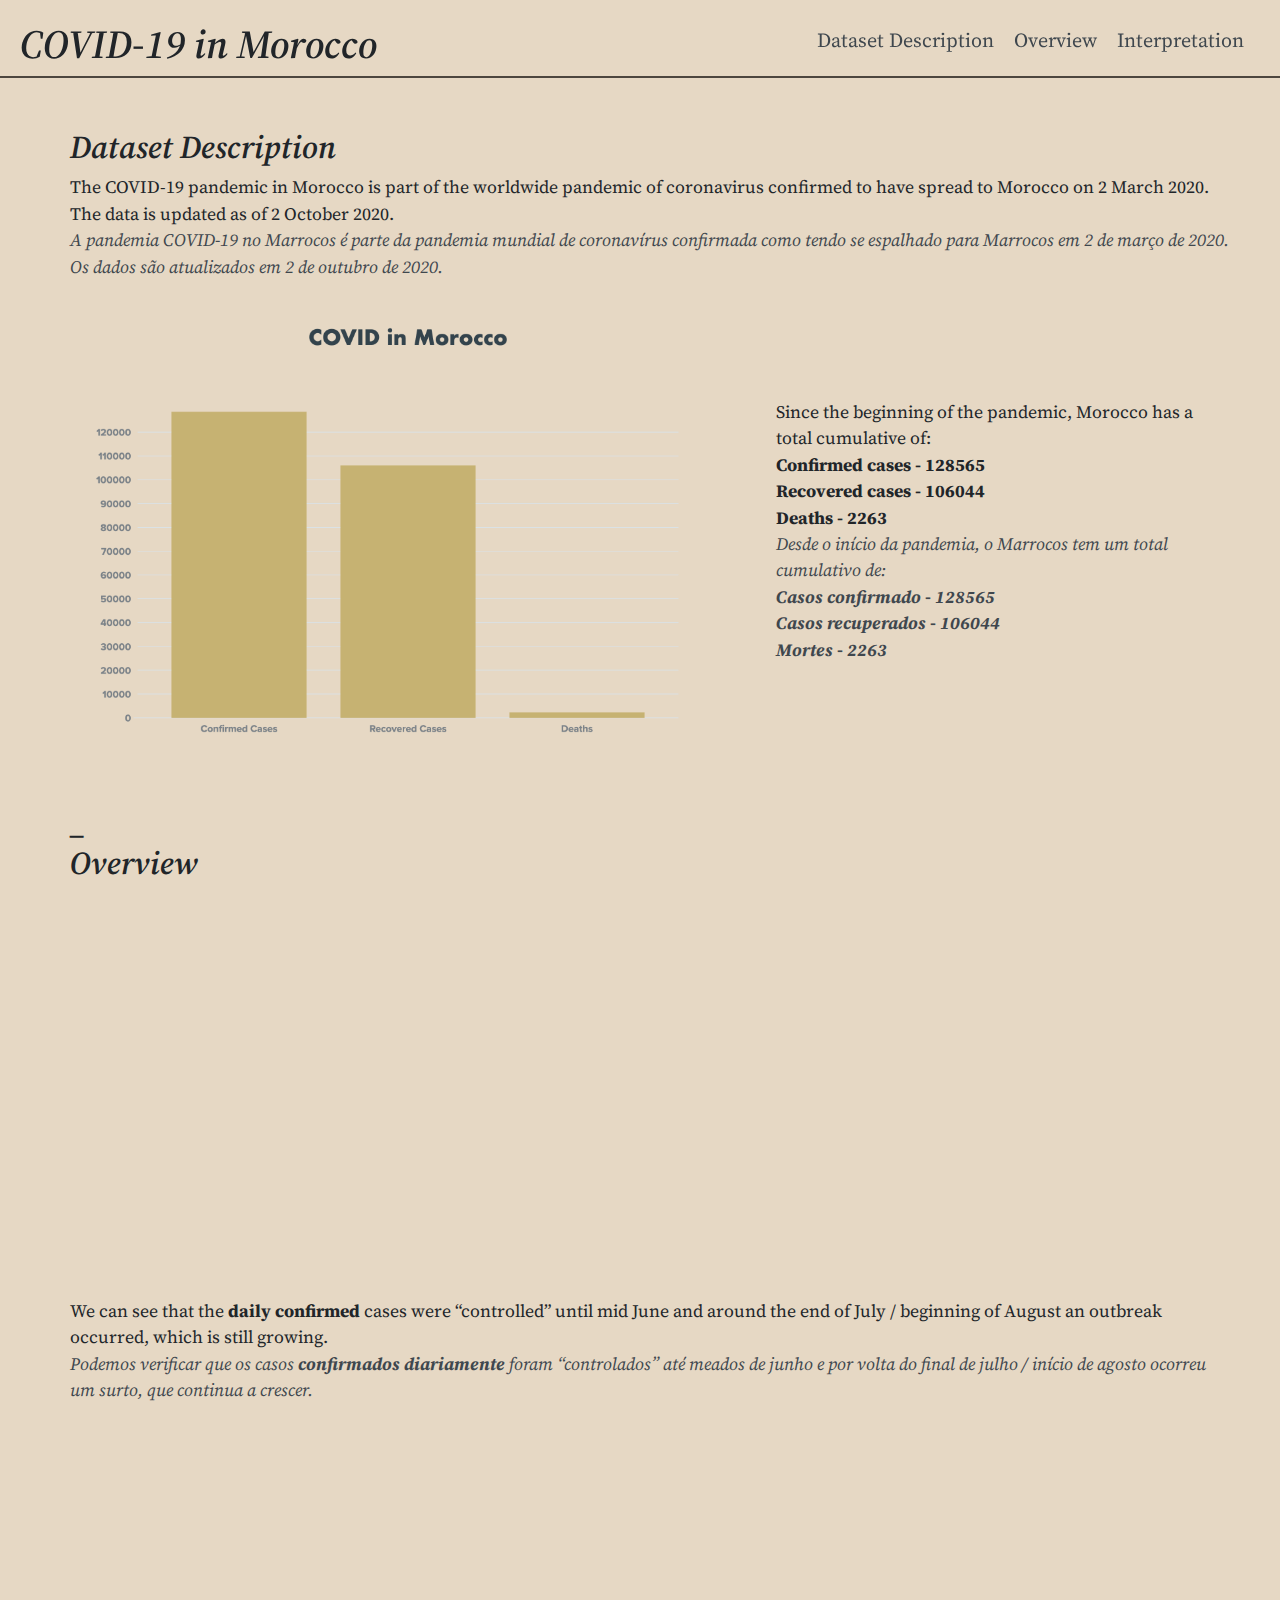
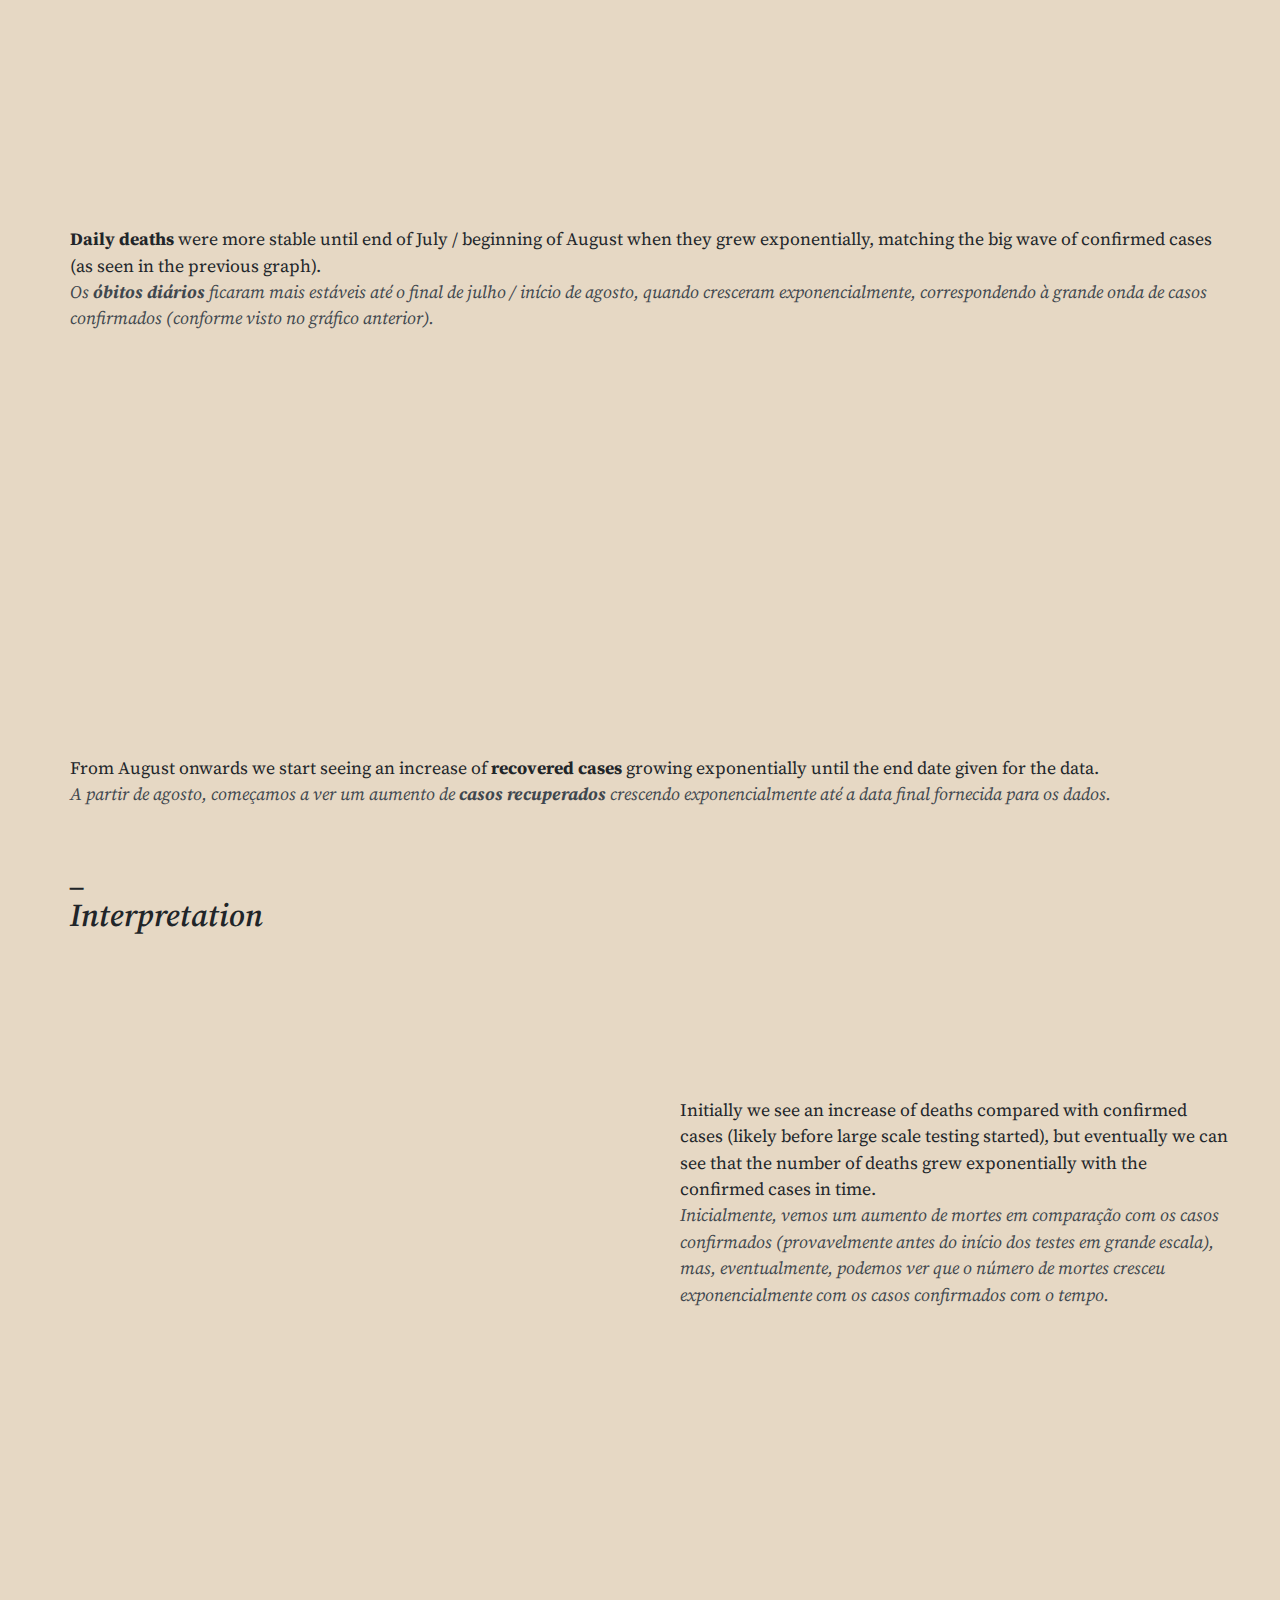
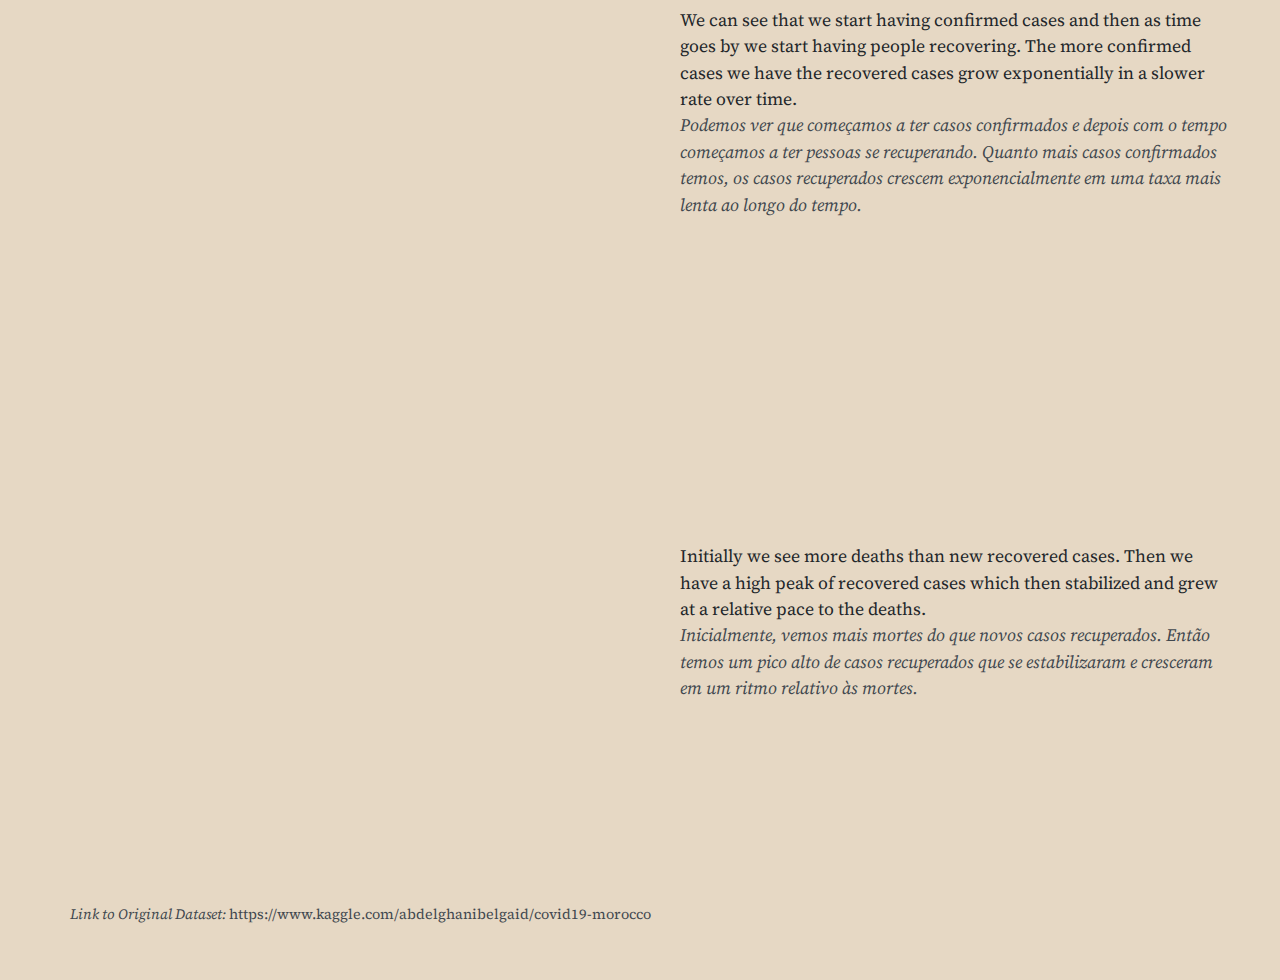
==== hw1.html @ 0ae9ddab "Completed homework push" ====
<!DOCTYPE html>
<html lang="en">
<head>
    <meta charset="UTF-8" />
    <meta name="viewport" content="width=device-width, initial-scale=1.0" />
    <meta http-equiv="X-UA-Compatible" content="ie=edge" />
    <link
      rel="stylesheet"
      href="https://stackpath.bootstrapcdn.com/bootstrap/4.3.1/css/bootstrap.min.css"
    />
    <link rel="stylesheet" href="https://cdnjs.cloudflare.com/ajax/libs/font-awesome/4.7.0/css/font-awesome.min.css">
    <link href="https://fonts.googleapis.com/css2?family=Source+Serif+Pro:ital,wght@0,200;0,300;0,400;0,600;0,700;0,900;1,200;1,300;1,400;1,600;1,700;1,900&display=swap" rel="stylesheet"> 
    <link rel="stylesheet" href="../assets/css/style.css" />
    <title>COVID-19 in Morocco</title>
</head>
<body>
    <header class="sticky-top hw1Nav">
        <h1 class="h1Title">COVID-19 in Morocco</h1>
        <div class="menuHW1">
            <a class="navbar-brand" href="#description">
                <p id="descriptionMenu" class="menuHW1">Dataset Description</p>
            </a>
            <a class="navbar-brand" href="#overview">
                <p id="overviewMenu" class="menuHW1">Overview</p>
            </a>
            <a class="navbar-brand" href="#interpretation">
                <p id="interpretationMenu" class="menuHW1">Interpretation</p>
            </a>
        </div>
    </header>
    <div class="main-content" id="main">
        <!-- Description -->
        <div class="content" id="description">
            <h2 class="content-header">Dataset Description</h2>
            <p class="content-text">The COVID-19 pandemic in Morocco is part of the worldwide pandemic of 
            coronavirus confirmed to have spread to Morocco on 2 March 2020. The data is updated as of 2 October 2020.
            <br><i class="pt">A pandemia COVID-19 no Marrocos é parte da pandemia mundial de coronavírus confirmada como tendo se espalhado 
            para Marrocos em 2 de março de 2020. Os dados são atualizados em 2 de outubro de 2020.<br></i></p>
            <div class="flexbox">
                <img src="/assets/images/download.png" alt="COVID-19 in Morocco" class="total-cases-graph">
                <p class="content-text1">Since the beginning of the pandemic, Morocco has a total cumulative of:
                    <br> <b>Confirmed cases - 128565
                    <br> Recovered cases - 106044
                    <br> Deaths - 2263</b>
                    <br> <i class="pt">Desde o início da pandemia, o Marrocos tem um total cumulativo de:
                    <br> <b>Casos confirmado - 128565
                    <br> Casos recuperados - 106044
                    <br> Mortes - 2263</b></i></p>
            </div>
        </div>
        <!-- Overview -->
        <div class="content" id="overview">
            <h2 class="content-header">_<br>Overview</h2>
            <!-- Daily COnfirmed -->
                <iframe title="[ Insert title here ]" aria-label="Interactive line chart" id="datawrapper-chart-uHnHI" src="https://datawrapper.dwcdn.net/uHnHI/1/" scrolling="no" frameborder="0" style="width: 0; min-width: 100% !important; border: none;" height="400"></iframe><script type="text/javascript">!function(){"use strict";window.addEventListener("message",(function(a){if(void 0!==a.data["datawrapper-height"])for(var e in a.data["datawrapper-height"]){var t=document.getElementById("datawrapper-chart-"+e)||document.querySelector("iframe[src*='"+e+"']");t&&(t.style.height=a.data["datawrapper-height"][e]+"px")}}))}();
                </script>
                <p class="content-text">We can see that the <b>daily confirmed</b> cases were “controlled” until mid June and around the end of July / beginning of August an outbreak occurred, which is still growing.
                    <br> <i class="pt">Podemos verificar que os casos <b>confirmados diariamente</b> foram “controlados” até meados de junho e por volta do final de julho / início de agosto ocorreu um surto, que continua a crescer.</i></p>
            <!-- Daily Deaths -->
                <iframe title="[ Insert title here ] (Copy)" aria-label="Interactive line chart" id="datawrapper-chart-ICtg6" src="https://datawrapper.dwcdn.net/ICtg6/1/" scrolling="no" frameborder="0" style="width: 0; min-width: 100% !important; border: none;" height="400"></iframe><script type="text/javascript">!function(){"use strict";window.addEventListener("message",(function(a){if(void 0!==a.data["datawrapper-height"])for(var e in a.data["datawrapper-height"]){var t=document.getElementById("datawrapper-chart-"+e)||document.querySelector("iframe[src*='"+e+"']");t&&(t.style.height=a.data["datawrapper-height"][e]+"px")}}))}();
                </script>
                <p class="content-text"><b>Daily deaths</b> were more stable until end of July / beginning of August when they grew exponentially, matching the big wave of confirmed cases (as seen in the previous graph).
                    <br> <i class="pt">Os <b>óbitos diários</b> ficaram mais estáveis até o final de julho / início de agosto, quando cresceram exponencialmente, correspondendo à grande onda de casos confirmados (conforme visto no gráfico anterior).</i></p>
            <!-- Daily Recovered -->
                <iframe title="[ Insert title here ] (Copy) (Copy)" aria-label="Interactive line chart" id="datawrapper-chart-qxW16" src="https://datawrapper.dwcdn.net/qxW16/1/" scrolling="no" frameborder="0" style="width: 0; min-width: 100% !important; border: none;" height="400"></iframe><script type="text/javascript">!function(){"use strict";window.addEventListener("message",(function(a){if(void 0!==a.data["datawrapper-height"])for(var e in a.data["datawrapper-height"]){var t=document.getElementById("datawrapper-chart-"+e)||document.querySelector("iframe[src*='"+e+"']");t&&(t.style.height=a.data["datawrapper-height"][e]+"px")}}))}();
                </script>
                <p class="content-text">From August onwards we start seeing an increase of <b>recovered cases</b> growing exponentially until the end date given for the data.
                    <br> <i class="pt">A partir de agosto, começamos a ver um aumento de <b>casos recuperados</b> crescendo exponencialmente até a data final fornecida para os dados.</i></p>
        </div>
        <!-- Interpretation -->
        <div class="content" id="interpretation">
            <h2 class="content-header">_<br>Interpretation</h2>
            <div class="flexbox">
                <iframe title="Confirmed - Deaths" aria-label="Interactive line chart" id="datawrapper-chart-05ObG" src="https://datawrapper.dwcdn.net/05ObG/1/" scrolling="no" frameborder="0" style="width: 0; min-width: 50% !important; border: none;" height="500"></iframe><script type="text/javascript">!function(){"use strict";window.addEventListener("message",(function(a){if(void 0!==a.data["datawrapper-height"])for(var e in a.data["datawrapper-height"]){var t=document.getElementById("datawrapper-chart-"+e)||document.querySelector("iframe[src*='"+e+"']");t&&(t.style.height=a.data["datawrapper-height"][e]+"px")}}))}();
                </script>
                <p class="content-text1">Initially we see an increase of deaths compared with confirmed cases (likely before large scale testing started),  but eventually we can see that the number of deaths grew exponentially with the confirmed cases in time.
                    <br> <i class="pt">Inicialmente, vemos um aumento de mortes em comparação com os casos confirmados (provavelmente antes do início dos testes em grande escala), mas, eventualmente, podemos ver que o número de mortes cresceu exponencialmente com os casos confirmados com o tempo.</i></p>
            </div>
            <div class="flexbox">
                <iframe title="Recovered - Confirmed" aria-label="Interactive line chart" id="datawrapper-chart-AbNdc" src="https://datawrapper.dwcdn.net/AbNdc/1/" scrolling="no" frameborder="0" style="width: 0; min-width: 50% !important; border: none;" height="500"></iframe><script type="text/javascript">!function(){"use strict";window.addEventListener("message",(function(a){if(void 0!==a.data["datawrapper-height"])for(var e in a.data["datawrapper-height"]){var t=document.getElementById("datawrapper-chart-"+e)||document.querySelector("iframe[src*='"+e+"']");t&&(t.style.height=a.data["datawrapper-height"][e]+"px")}}))}();
                </script>
                <p class="content-text1">We can see that we start having confirmed cases and then as time goes by we start having people recovering. The more confirmed cases we have the recovered cases grow exponentially in a slower rate over time.
                    <br> <i class="pt">Podemos ver que começamos a ter casos confirmados e depois com o tempo começamos a ter pessoas se recuperando. Quanto mais casos confirmados temos, os casos recuperados crescem exponencialmente em uma taxa mais lenta ao longo do tempo.</i></p>
            </div>
            <div class="flexbox">
                <iframe title="Recovered - Deaths" aria-label="Interactive line chart" id="datawrapper-chart-zPnQg" src="https://datawrapper.dwcdn.net/zPnQg/1/" scrolling="no" frameborder="0" style="width: 0; min-width: 50% !important; border: none;" height="500"></iframe><script type="text/javascript">!function(){"use strict";window.addEventListener("message",(function(a){if(void 0!==a.data["datawrapper-height"])for(var e in a.data["datawrapper-height"]){var t=document.getElementById("datawrapper-chart-"+e)||document.querySelector("iframe[src*='"+e+"']");t&&(t.style.height=a.data["datawrapper-height"][e]+"px")}}))}();
                </script>
                <p class="content-text1">Initially we see more deaths than new recovered cases. Then we have a high peak of recovered cases which then stabilized and grew at a relative pace to the deaths.
                    <br> <i class="pt">Inicialmente, vemos mais mortes do que novos casos recuperados. Então temos um pico alto de casos recuperados que se estabilizaram e cresceram em um ritmo relativo às mortes.</i></p>
            </div>
            <p class="content-text"><i class="pt link"><br>Link to Original Dataset: </i><a href="https://www.kaggle.com/abdelghanibelgaid/covid19-morocco" alt="COVIC in Morocco" class="navbar-brand link">https://www.kaggle.com/abdelghanibelgaid/covid19-morocco</a></i></p>
        </div>
    </div>
    
</body>
</html>
---- assets/css/style.css ----
/* Body Styles */
body {
    background-color: #e6d8c4;
}

/* Navbar Styles */
.sticky-top {
    background-color: #e6d8c4be;
    padding: 20px 20px 0px 20px;
    border-bottom: 2px solid #4d463f;
    display: flex;
    justify-content: space-between;
}

.h1Title {
    font-family: 'Source Serif Pro', serif;
    font-weight: 600;
    font-style: italic;
}

.menuHW1 {
    font-family: 'Source Serif Pro', serif;
    /* color: black; */
}

.link {
    font-size: .9rem;
}

.navbar-brand {
    color: #3f474e;
}
.navbar-brand:hover {
    color: #91a7b9;
}

/* Main Content Styles */
.content {
    margin: 50px;
    padding-left: 20px;
}

.content-header {
    font-family: 'Source Serif Pro', serif;
    font-weight: 600;
    font-style: italic;
    font-size: 2rem;
}

.pt {
    color: #3f474e;
}

.content-text {
    font-family: 'Source Serif Pro', serif;
    font-size: 1.1rem;
}

.content-text1 {
    font-family: 'Source Serif Pro', serif;
    font-size: 1.1rem;
    padding-left: 30px;
    margin: auto;
}

.total-cases-graph {
    height: 450px;
}

.flexbox {
    display: flex;
    padding-top: 10px;
}
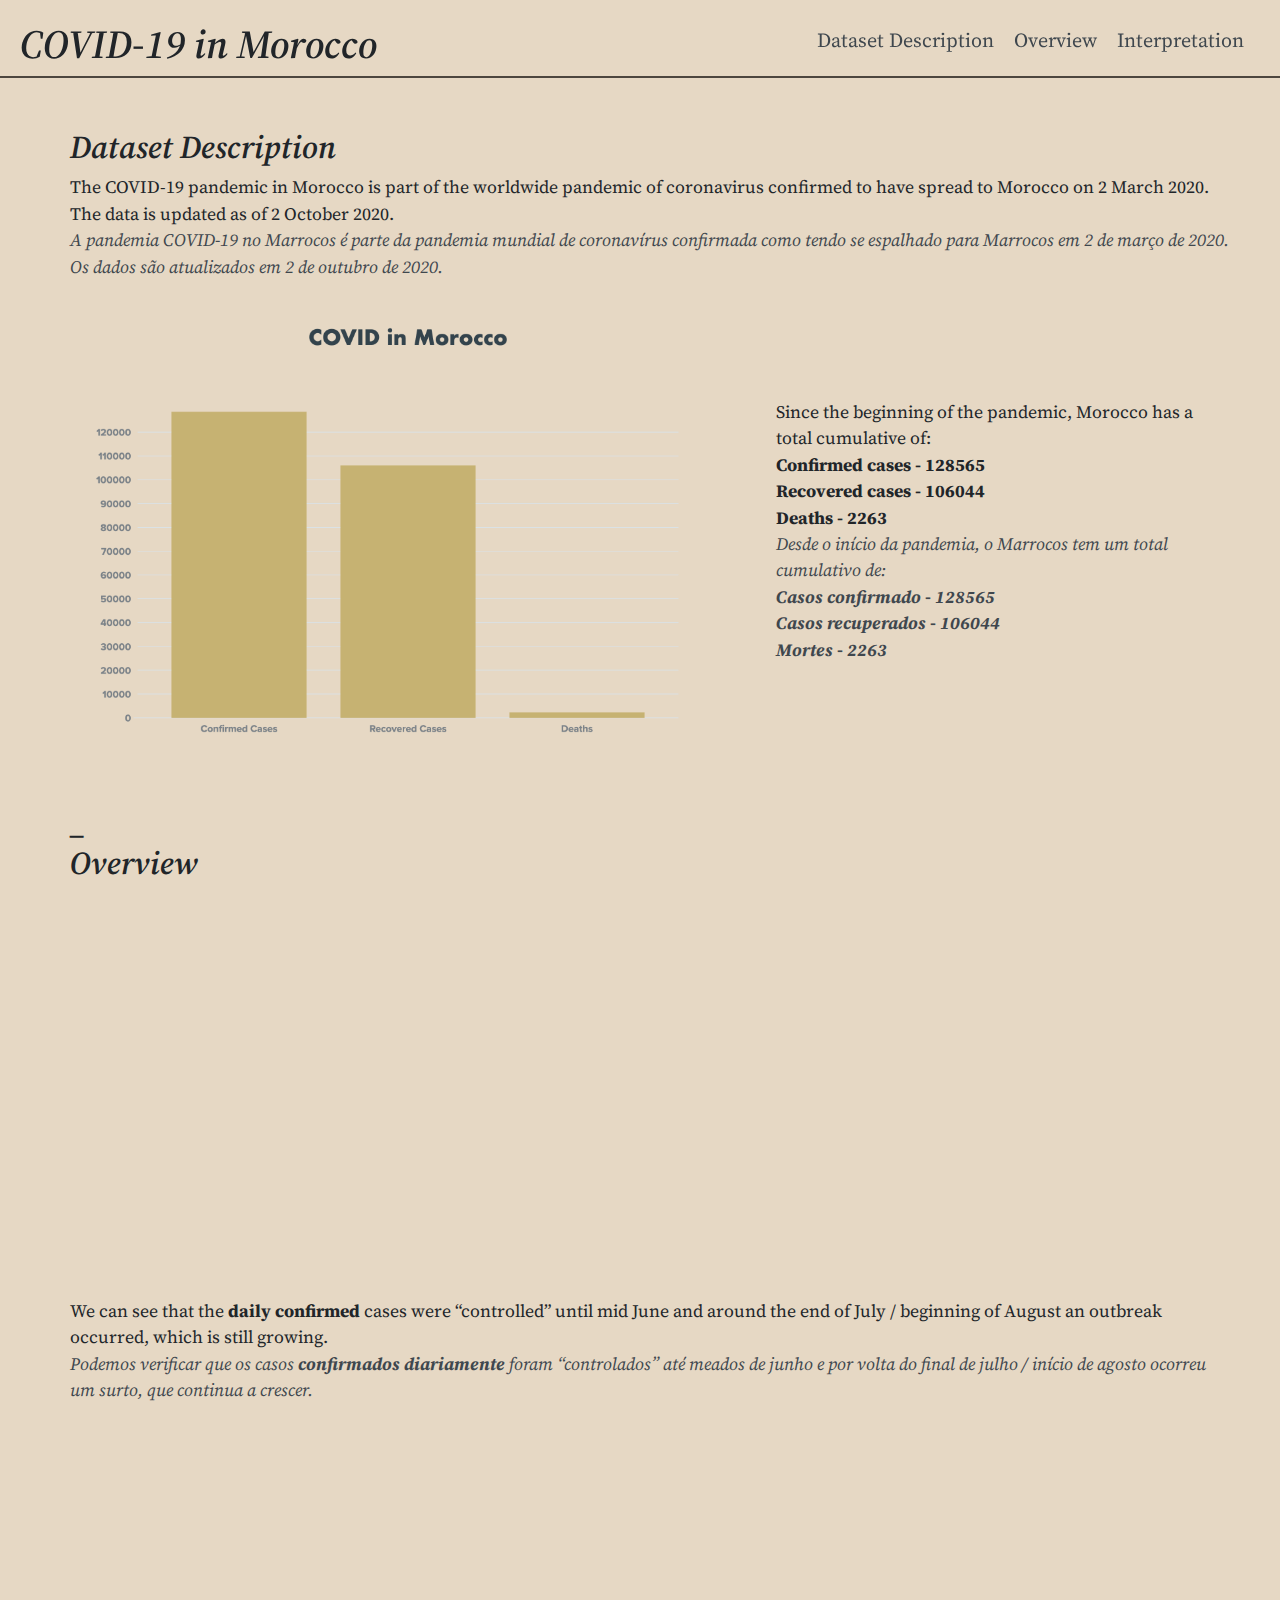
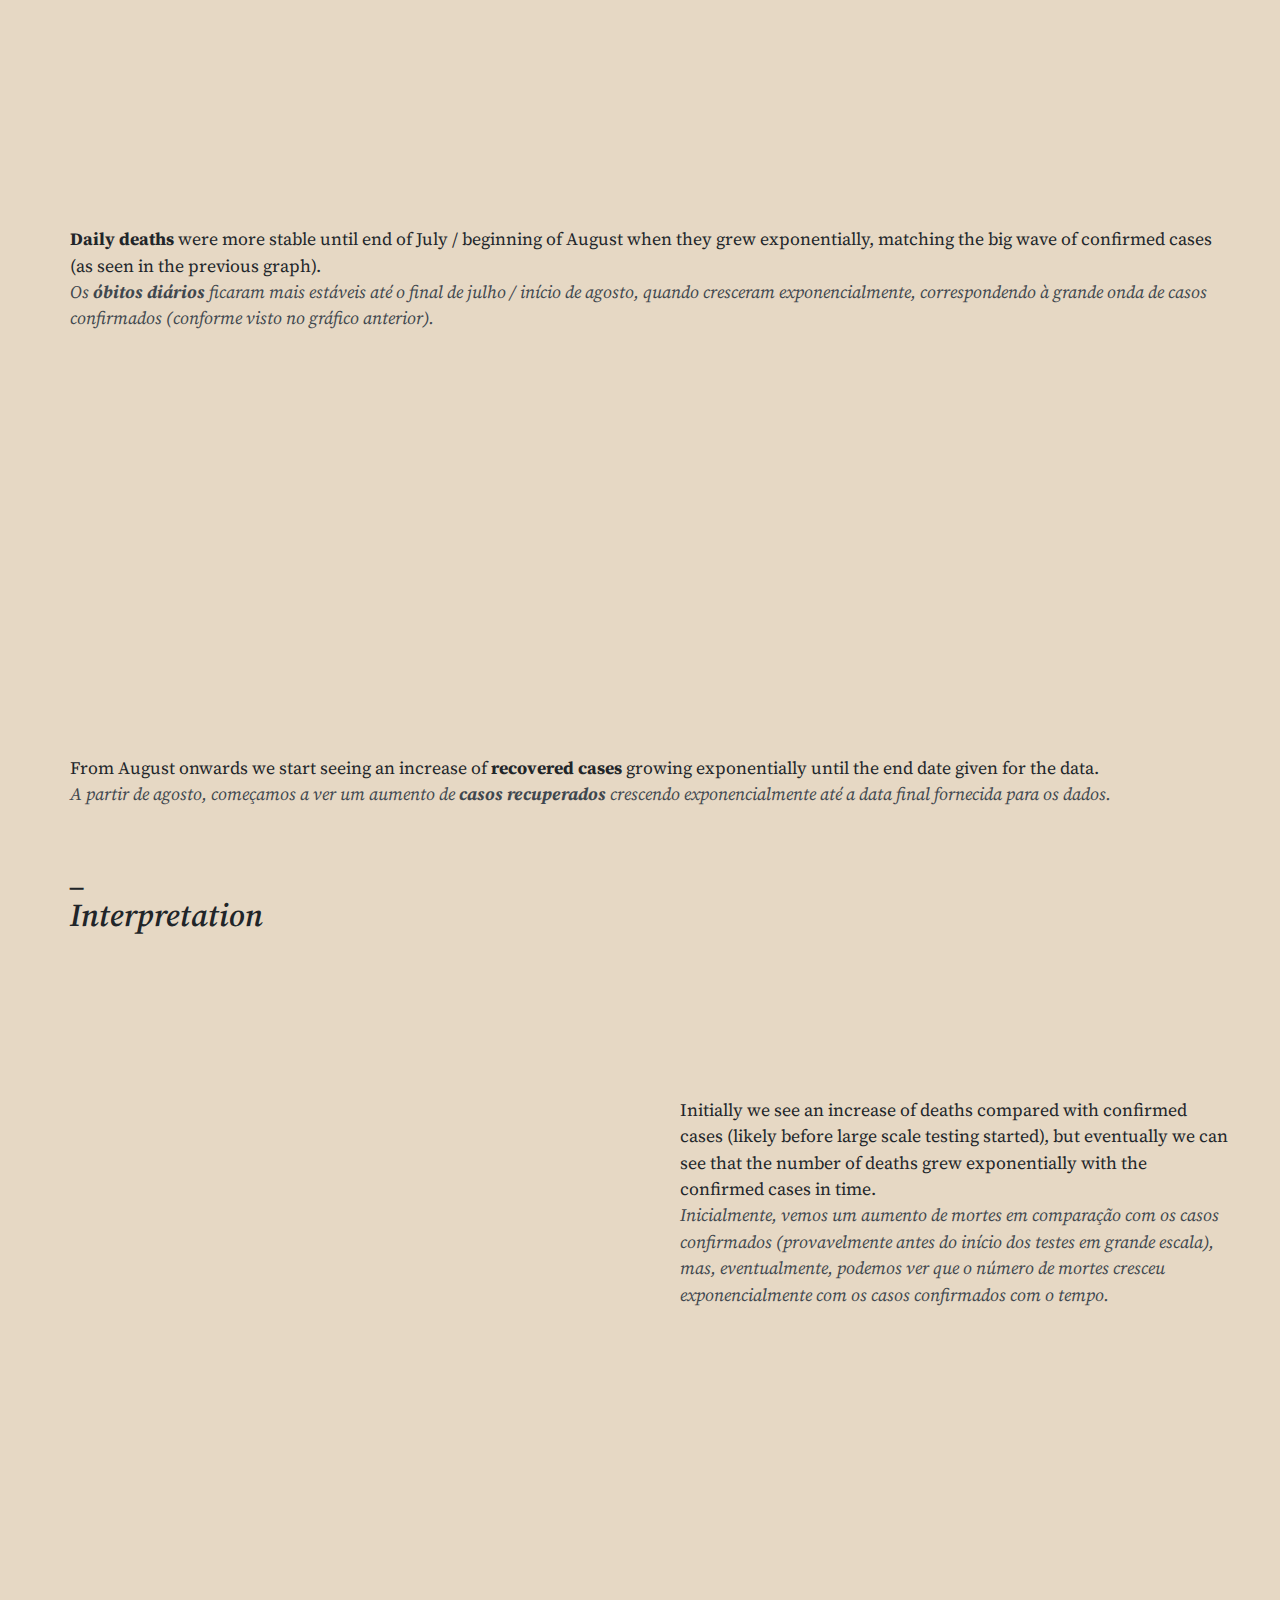
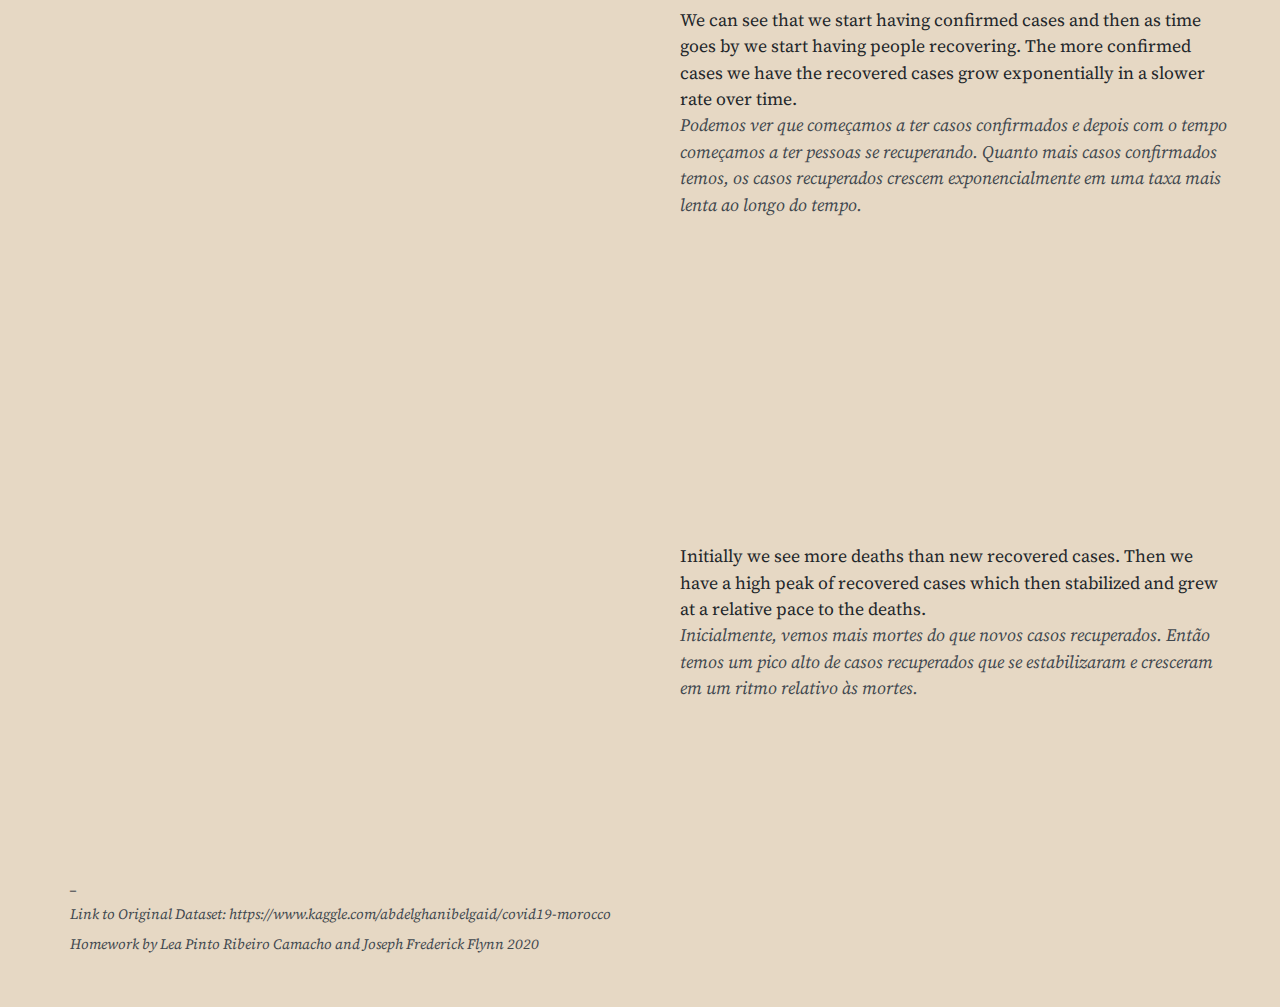
==== commit 12068dea: "added names to footer" ====
--- a/hw1.html
+++ b/hw1.html
@@ -10,7 +10,7 @@
     />
     <link rel="stylesheet" href="https://cdnjs.cloudflare.com/ajax/libs/font-awesome/4.7.0/css/font-awesome.min.css">
     <link href="https://fonts.googleapis.com/css2?family=Source+Serif+Pro:ital,wght@0,200;0,300;0,400;0,600;0,700;0,900;1,200;1,300;1,400;1,600;1,700;1,900&display=swap" rel="stylesheet"> 
-    <link rel="stylesheet" href="../assets/css/style.css" />
+    <link rel="stylesheet" href="./assets/css/style.css" />
     <title>COVID-19 in Morocco</title>
 </head>
 <body>
@@ -37,7 +37,7 @@
             <br><i class="pt">A pandemia COVID-19 no Marrocos é parte da pandemia mundial de coronavírus confirmada como tendo se espalhado 
             para Marrocos em 2 de março de 2020. Os dados são atualizados em 2 de outubro de 2020.<br></i></p>
             <div class="flexbox">
-                <img src="/assets/images/download.png" alt="COVID-19 in Morocco" class="total-cases-graph">
+                <img src="./assets/images/download.png" alt="COVID-19 in Morocco" class="total-cases-graph">
                 <p class="content-text1">Since the beginning of the pandemic, Morocco has a total cumulative of:
                     <br> <b>Confirmed cases - 128565
                     <br> Recovered cases - 106044
@@ -88,7 +88,8 @@
                 <p class="content-text1">Initially we see more deaths than new recovered cases. Then we have a high peak of recovered cases which then stabilized and grew at a relative pace to the deaths.
                     <br> <i class="pt">Inicialmente, vemos mais mortes do que novos casos recuperados. Então temos um pico alto de casos recuperados que se estabilizaram e cresceram em um ritmo relativo às mortes.</i></p>
             </div>
-            <p class="content-text"><i class="pt link"><br>Link to Original Dataset: </i><a href="https://www.kaggle.com/abdelghanibelgaid/covid19-morocco" alt="COVIC in Morocco" class="navbar-brand link">https://www.kaggle.com/abdelghanibelgaid/covid19-morocco</a></i></p>
+            <p class="content-text"><i class="pt link">_<br>Link to Original Dataset: <a href="https://www.kaggle.com/abdelghanibelgaid/covid19-morocco" alt="COVIC in Morocco" class="navbar-brand link">https://www.kaggle.com/abdelghanibelgaid/covid19-morocco</a>
+            <br>Homework by Lea Pinto Ribeiro Camacho and Joseph Frederick Flynn 2020</i></p>
         </div>
     </div>
     
